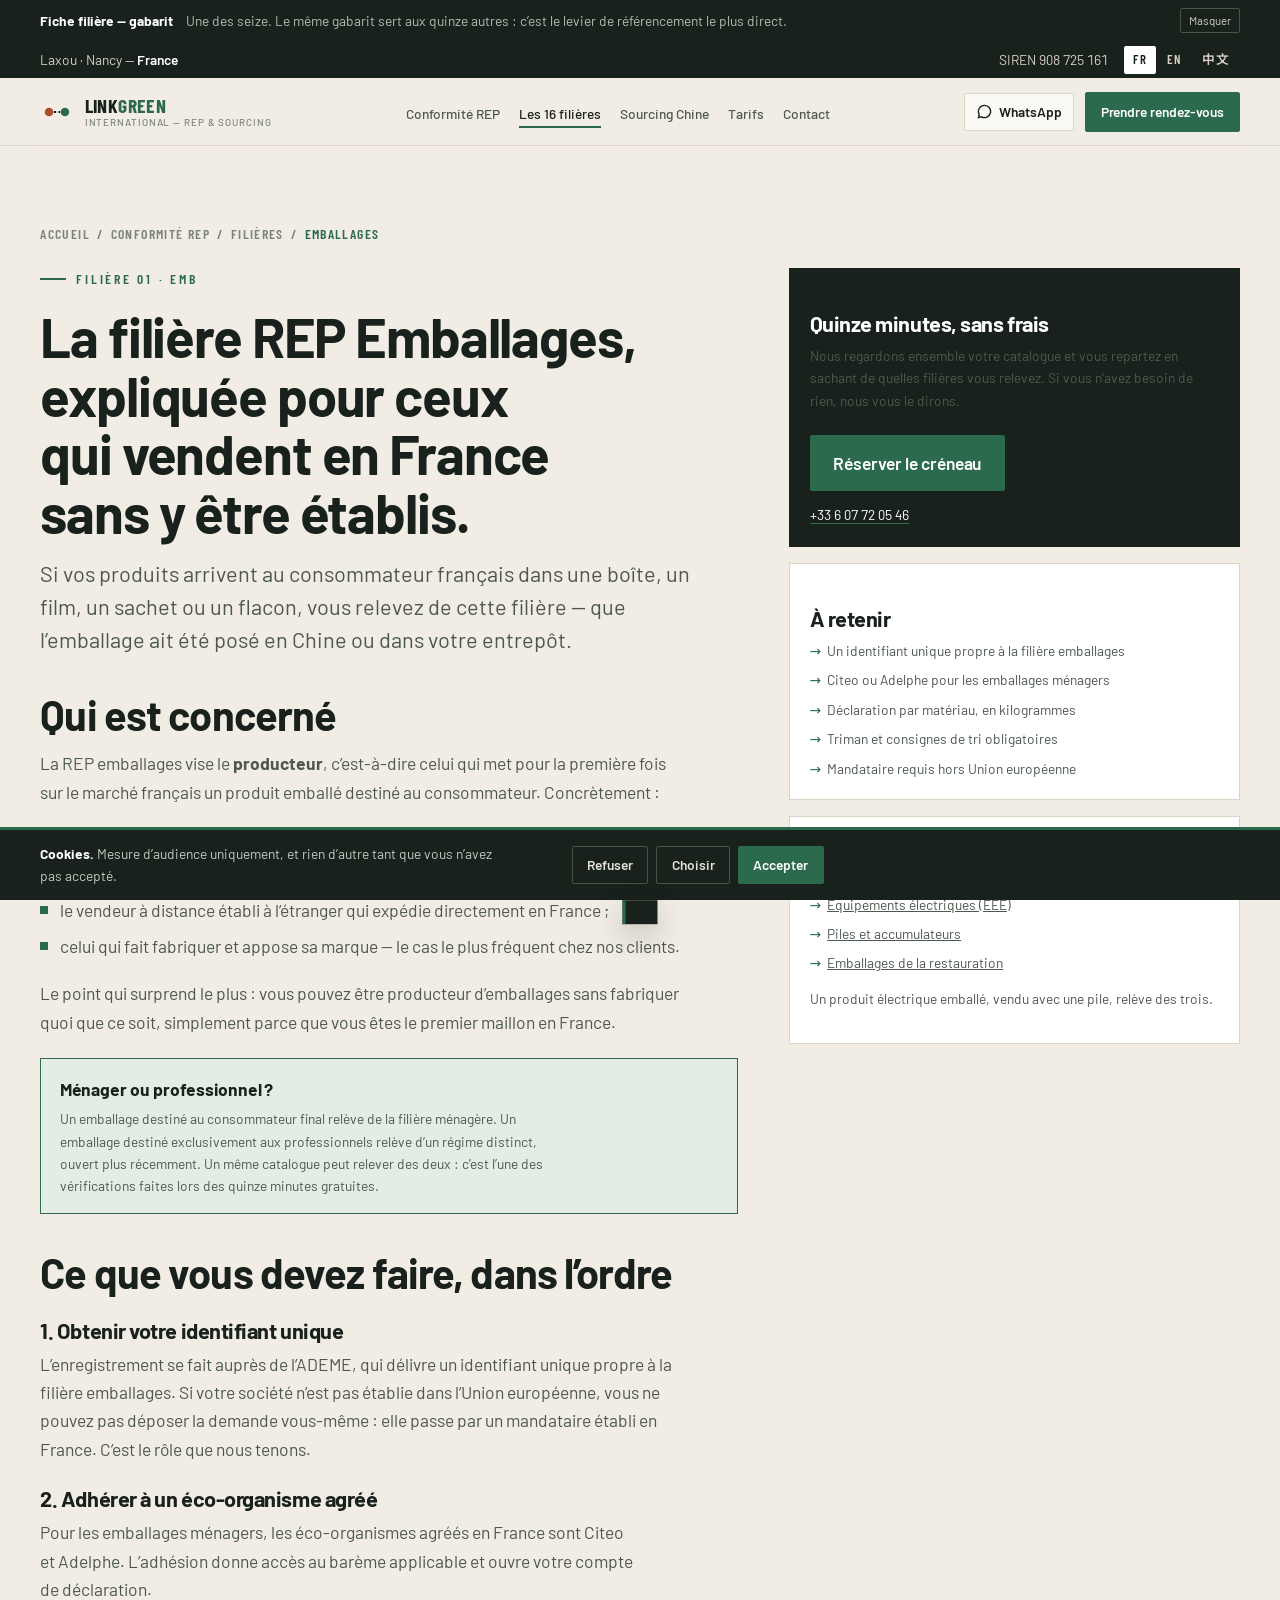
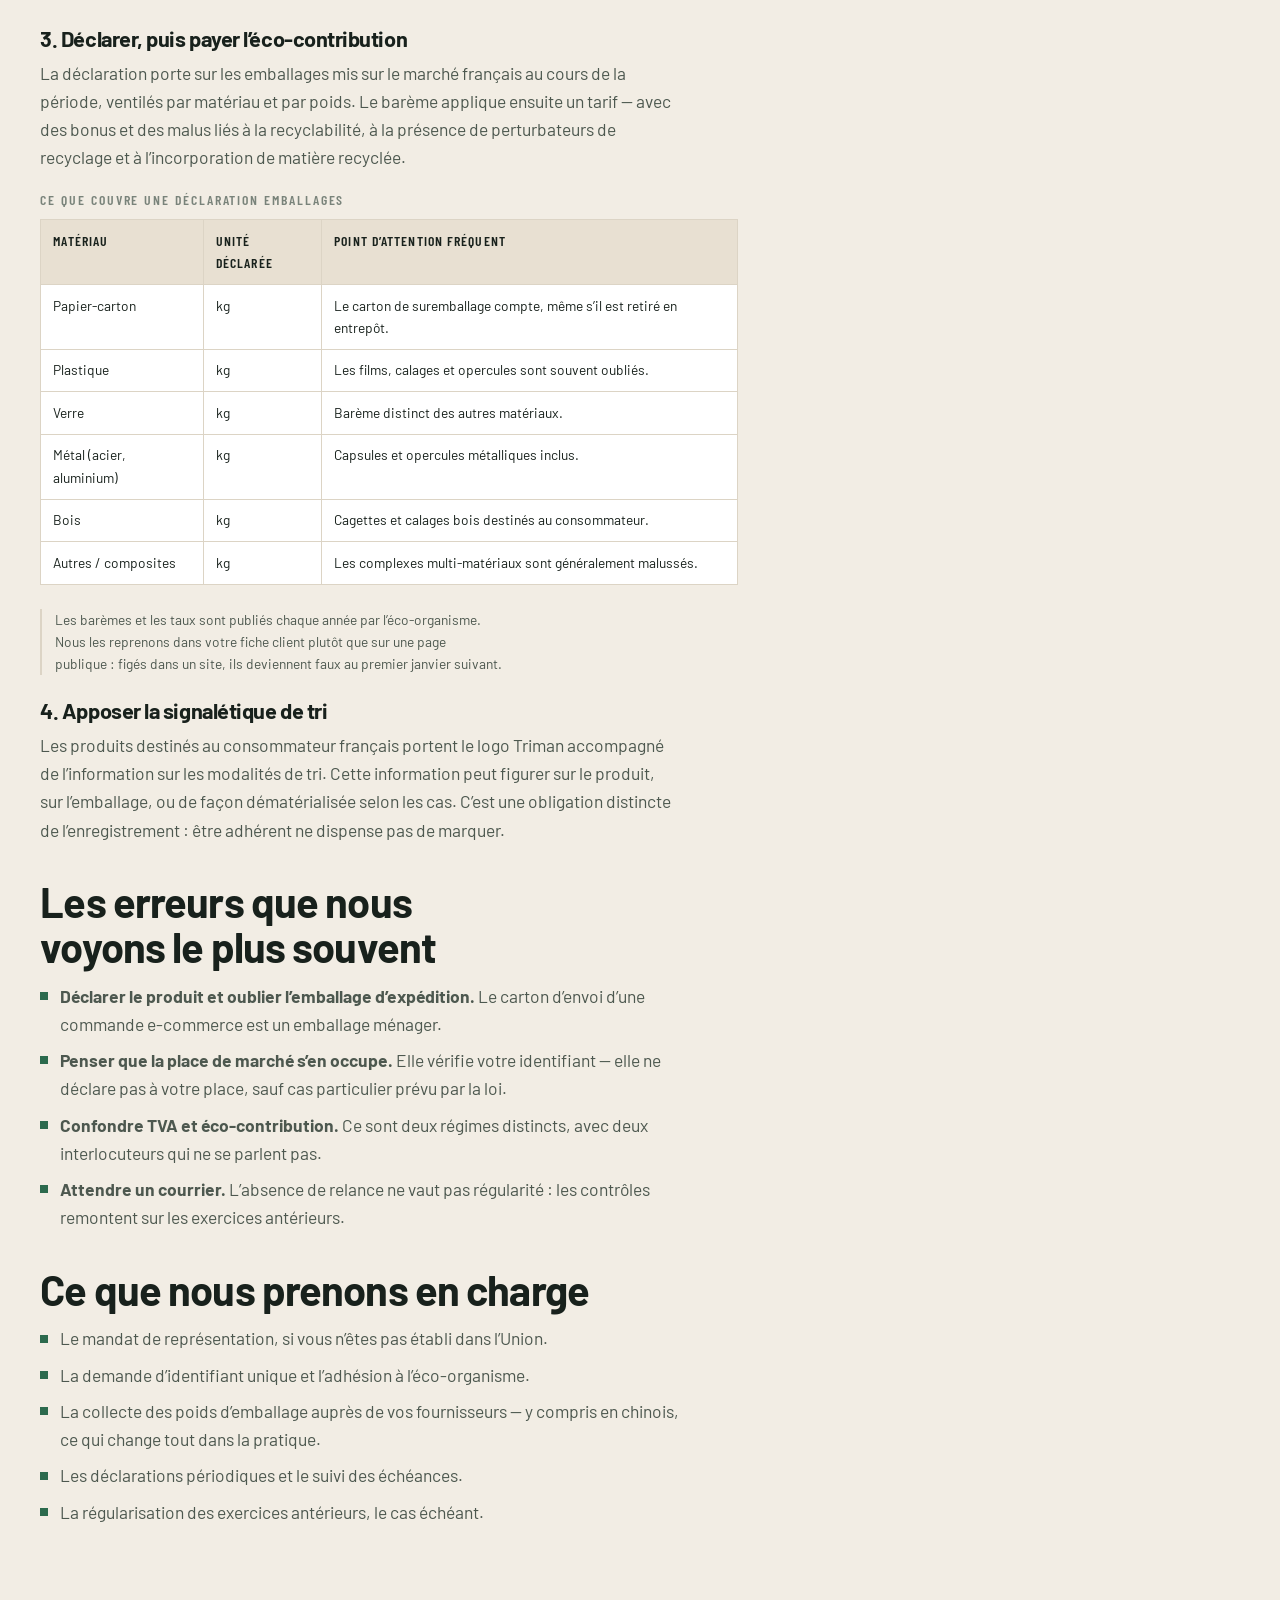
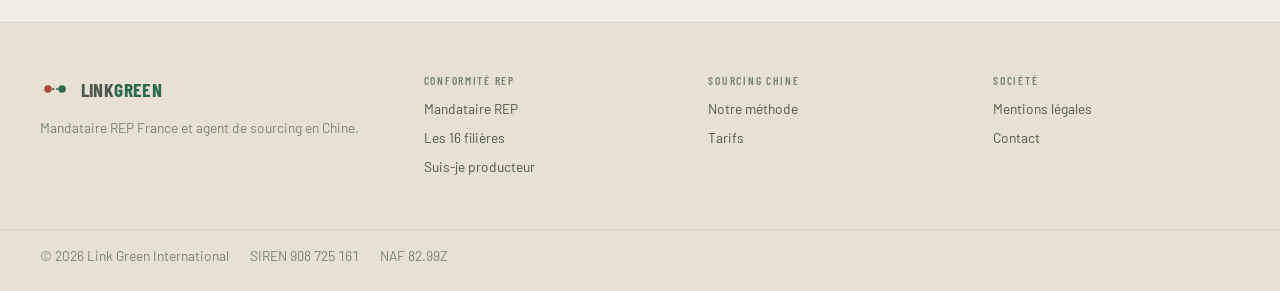
==== filiere-emballages.html @ 82de37d4 "Maquette de refonte — version du 21 septembre 2026 Site statique autonome, sans dépendance. Toutes l" ====
<!DOCTYPE html>
<html lang="fr" data-page="filiere">
<head>
<meta charset="utf-8">
<meta name="viewport" content="width=device-width, initial-scale=1">
<!-- Maquette : jamais indexée, pour ne pas concurrencer le site réel du client. -->
<meta name="robots" content="noindex, nofollow">

<title>REP Emballages : obligations, UIN, déclarations — Link Green</title>
<meta name="description" content="Qui est producteur au sens de la filière emballages, comment obtenir son identifiant unique, que déclarer à l'éco-organisme et quand. Guide pour les vendeurs non établis en France.">
<link rel="canonical" href="https://www.linkgreeninternational.com/conformite-rep/filieres/emballages/">

<link rel="alternate" hreflang="fr" href="https://www.linkgreeninternational.com/conformite-rep/filieres/emballages/">
<link rel="alternate" hreflang="en" href="https://www.linkgreeninternational.com/en/epr-compliance/sectors/packaging/">
<link rel="alternate" hreflang="zh-Hans" href="https://www.linkgreeninternational.com/zh/epr/packaging/">
<link rel="alternate" hreflang="x-default" href="https://www.linkgreeninternational.com/en/epr-compliance/sectors/packaging/">

<link rel="icon" href="assets/favicon.svg" type="image/svg+xml">
<link rel="preconnect" href="https://fonts.googleapis.com">
<link rel="preconnect" href="https://fonts.gstatic.com" crossorigin>
<link href="https://fonts.googleapis.com/css2?family=Barlow:wght@400;500;600;700&family=Barlow+Condensed:wght@500;600;700&family=Noto+Sans+SC:wght@400;500;700&display=swap" rel="stylesheet">
<link rel="stylesheet" href="assets/base.css">
</head>
<body>

<a class="skip" href="#main">Aller au contenu</a>

<div class="mockbar" id="mockbar">
  <div class="wrap mockbar__in">
    <b>Fiche filière — gabarit</b>
    <span>Une des seize. Le même gabarit sert aux quinze autres : c&rsquo;est le levier de référencement le plus direct.</span>
    <button type="button">Masquer</button>
  </div>
</div>

<div class="topline">
  <div class="wrap topline__in">
    <span>Laxou&nbsp;· Nancy — <b>France</b></span>
    <span class="sp"></span>
    <span class="nums">SIREN 908&nbsp;725&nbsp;161</span>
    <div class="lang" role="group" aria-label="Langue du site">
      <button type="button" data-lang="fr" aria-current="true">FR</button>
      <button type="button" data-lang="en">EN</button>
      <button type="button" data-lang="zh" lang="zh-Hans">中文</button>
    </div>
  </div>
</div>

<header class="site">
  <div class="wrap head">
    <a class="brand" href="index.html" aria-label="Link Green International, accueil">
      <svg class="brand__mark" width="34" height="34" viewBox="0 0 32 32" aria-hidden="true">
        <circle cx="8.5" cy="16" r="4" fill="#ad4a31"/>
        <circle cx="23.5" cy="16" r="4" fill="#2c6a4d"/>
        <path d="M13 16h6" stroke="currentColor" stroke-width="2" stroke-dasharray="2.2 2.2"/>
      </svg>
      <span class="brand__name">Link<i>Green</i>
        <span class="brand__sub">International — REP &amp; Sourcing</span>
      </span>
    </a>
    <nav class="main" aria-label="Navigation principale">
      <ul>
        <li><a href="index.html#conformite">Conformité REP</a></li>
        <li><a href="index.html#filieres" aria-current="page">Les 16 filières</a></li>
        <li><a href="index.html#sourcing">Sourcing Chine</a></li>
        <li><a href="index.html#tarifs">Tarifs</a></li>
        <li><a href="index.html#contact">Contact</a></li>
      </ul>
    </nav>
    <div class="head__cta">
      <a class="wa" href="https://wa.me/33607720546">
        <svg width="15" height="15" viewBox="0 0 16 16" aria-hidden="true"><path d="M8 1.5a6.5 6.5 0 0 0-5.6 9.8L1.5 14.5l3.3-.85A6.5 6.5 0 1 0 8 1.5z" fill="none" stroke="currentColor" stroke-width="1.5"/></svg>
        WhatsApp
      </a>
      <a class="btn btn--sm" href="index.html#rdv">Prendre rendez-vous</a>
    </div>
  </div>
</header>

<main id="main">
<section class="sec">
  <div class="wrap">
    <nav class="crumbs" aria-label="Fil d'Ariane">
      <a href="index.html">Accueil</a><span aria-hidden="true">/</span>
      <a href="index.html#conformite">Conformité REP</a><span aria-hidden="true">/</span>
      <a href="index.html#filieres">Filières</a><span aria-hidden="true">/</span>
      <span aria-current="page">Emballages</span>
    </nav>

    <div class="sheet">
      <article>
        <p class="eyebrow" data-pole="fr">Filière 01 · EMB</p>
        <h1 style="font-size:var(--step-4);margin-bottom:0.9rem">La filière REP Emballages, expliquée pour ceux qui vendent en France sans y être établis.</h1>
        <p class="lede">Si vos produits arrivent au consommateur français dans une boîte, un film, un sachet ou un flacon, vous relevez de cette filière — que l&rsquo;emballage ait été posé en Chine ou dans votre entrepôt.</p>

        <h2>Qui est concerné</h2>
        <p>La REP emballages vise le <b>producteur</b>, c&rsquo;est-à-dire celui qui met pour la première fois sur le marché français un produit emballé destiné au consommateur. Concrètement&nbsp;:</p>
        <ul class="bul">
          <li>le fabricant qui vend sous sa propre marque&nbsp;;</li>
          <li>l&rsquo;importateur, y compris lorsqu&rsquo;il achète un produit déjà emballé&nbsp;;</li>
          <li>le vendeur à distance établi à l&rsquo;étranger qui expédie directement en France&nbsp;;</li>
          <li>celui qui fait fabriquer et appose sa marque — le cas le plus fréquent chez nos clients.</li>
        </ul>
        <p>Le point qui surprend le plus&nbsp;: vous pouvez être producteur d&rsquo;emballages sans fabriquer quoi que ce soit, simplement parce que vous êtes le premier maillon en France.</p>

        <div class="callout">
          <b>Ménager ou professionnel&#8239;?</b>
          <p>Un emballage destiné au consommateur final relève de la filière ménagère. Un emballage destiné exclusivement aux professionnels relève d&rsquo;un régime distinct, ouvert plus récemment. Un même catalogue peut relever des deux&nbsp;: c&rsquo;est l&rsquo;une des vérifications faites lors des quinze minutes gratuites.</p>
        </div>

        <h2>Ce que vous devez faire, dans l&rsquo;ordre</h2>
        <h3>1. Obtenir votre identifiant unique</h3>
        <p>L&rsquo;enregistrement se fait auprès de l&rsquo;ADEME, qui délivre un identifiant unique propre à la filière emballages. Si votre société n&rsquo;est pas établie dans l&rsquo;Union européenne, vous ne pouvez pas déposer la demande vous-même&nbsp;: elle passe par un mandataire établi en France. C&rsquo;est le rôle que nous tenons.</p>

        <h3>2. Adhérer à un éco-organisme agréé</h3>
        <p>Pour les emballages ménagers, les éco-organismes agréés en France sont Citeo et Adelphe. L&rsquo;adhésion donne accès au barème applicable et ouvre votre compte de déclaration.</p>

        <h3>3. Déclarer, puis payer l&rsquo;éco-contribution</h3>
        <p>La déclaration porte sur les emballages mis sur le marché français au cours de la période, ventilés par matériau et par poids. Le barème applique ensuite un tarif — avec des bonus et des malus liés à la recyclabilité, à la présence de perturbateurs de recyclage et à l&rsquo;incorporation de matière recyclée.</p>

        <table class="datatable">
          <caption>Ce que couvre une déclaration emballages</caption>
          <thead>
            <tr><th scope="col">Matériau</th><th scope="col">Unité déclarée</th><th scope="col">Point d&rsquo;attention fréquent</th></tr>
          </thead>
          <tbody>
            <tr><td>Papier-carton</td><td class="num">kg</td><td>Le carton de suremballage compte, même s&rsquo;il est retiré en entrepôt.</td></tr>
            <tr><td>Plastique</td><td class="num">kg</td><td>Les films, calages et opercules sont souvent oubliés.</td></tr>
            <tr><td>Verre</td><td class="num">kg</td><td>Barème distinct des autres matériaux.</td></tr>
            <tr><td>Métal (acier, aluminium)</td><td class="num">kg</td><td>Capsules et opercules métalliques inclus.</td></tr>
            <tr><td>Bois</td><td class="num">kg</td><td>Cagettes et calages bois destinés au consommateur.</td></tr>
            <tr><td>Autres / composites</td><td class="num">kg</td><td>Les complexes multi-matériaux sont généralement malussés.</td></tr>
          </tbody>
        </table>
        <p class="note">Les barèmes et les taux sont publiés chaque année par l&rsquo;éco-organisme. Nous les reprenons dans votre fiche client plutôt que sur une page publique&nbsp;: figés dans un site, ils deviennent faux au premier janvier suivant.</p>

        <h3>4. Apposer la signalétique de tri</h3>
        <p>Les produits destinés au consommateur français portent le logo Triman accompagné de l&rsquo;information sur les modalités de tri. Cette information peut figurer sur le produit, sur l&rsquo;emballage, ou de façon dématérialisée selon les cas. C&rsquo;est une obligation distincte de l&rsquo;enregistrement&nbsp;: être adhérent ne dispense pas de marquer.</p>

        <h2>Les erreurs que nous voyons le plus souvent</h2>
        <ul class="bul">
          <li><b>Déclarer le produit et oublier l&rsquo;emballage d&rsquo;expédition.</b> Le carton d&rsquo;envoi d&rsquo;une commande e-commerce est un emballage ménager.</li>
          <li><b>Penser que la place de marché s&rsquo;en occupe.</b> Elle vérifie votre identifiant — elle ne déclare pas à votre place, sauf cas particulier prévu par la loi.</li>
          <li><b>Confondre TVA et éco-contribution.</b> Ce sont deux régimes distincts, avec deux interlocuteurs qui ne se parlent pas.</li>
          <li><b>Attendre un courrier.</b> L&rsquo;absence de relance ne vaut pas régularité&nbsp;: les contrôles remontent sur les exercices antérieurs.</li>
        </ul>

        <h2>Ce que nous prenons en charge</h2>
        <ul class="bul">
          <li>Le mandat de représentation, si vous n&rsquo;êtes pas établi dans l&rsquo;Union.</li>
          <li>La demande d&rsquo;identifiant unique et l&rsquo;adhésion à l&rsquo;éco-organisme.</li>
          <li>La collecte des poids d&rsquo;emballage auprès de vos fournisseurs — y compris en chinois, ce qui change tout dans la pratique.</li>
          <li>Les déclarations périodiques et le suivi des échéances.</li>
          <li>La régularisation des exercices antérieurs, le cas échéant.</li>
        </ul>
      </article>

      <aside class="side">
        <div class="side__card side__card--ink">
          <h3>Quinze minutes, sans frais</h3>
          <p>Nous regardons ensemble votre catalogue et vous repartez en sachant de quelles filières vous relevez. Si vous n&rsquo;avez besoin de rien, nous vous le dirons.</p>
          <a class="btn" href="index.html#rdv" style="margin-top:0.6rem">Réserver le créneau</a>
          <p style="margin:0.8rem 0 0"><a class="nums" href="tel:+33607720546" style="color:#fff;text-decoration:none;border-bottom:1.5px solid var(--fr)">+33&nbsp;6&nbsp;07&nbsp;72&nbsp;05&nbsp;46</a></p>
        </div>

        <div class="side__card">
          <h3>À retenir</h3>
          <ul>
            <li>Un identifiant unique propre à la filière emballages</li>
            <li>Citeo ou Adelphe pour les emballages ménagers</li>
            <li>Déclaration par matériau, en kilogrammes</li>
            <li>Triman et consignes de tri obligatoires</li>
            <li>Mandataire requis hors Union européenne</li>
          </ul>
        </div>

        <div class="side__card">
          <h3>Filières voisines</h3>
          <ul>
            <li><a href="index.html#filieres" style="color:inherit">Équipements électriques (EEE)</a></li>
            <li><a href="index.html#filieres" style="color:inherit">Piles et accumulateurs</a></li>
            <li><a href="index.html#filieres" style="color:inherit">Emballages de la restauration</a></li>
          </ul>
          <p style="margin-top:0.8rem">Un produit électrique emballé, vendu avec une pile, relève des trois.</p>
        </div>
      </aside>
    </div>
  </div>
</section>
</main>

<footer class="site">
  <div class="wrap foot">
    <div>
      <a class="brand" href="index.html" style="margin-bottom:0.8rem">
        <svg class="brand__mark" width="30" height="30" viewBox="0 0 32 32" aria-hidden="true">
          <circle cx="8.5" cy="16" r="4" fill="#ad4a31"/><circle cx="23.5" cy="16" r="4" fill="#2c6a4d"/>
          <path d="M13 16h6" stroke="currentColor" stroke-width="2" stroke-dasharray="2.2 2.2"/>
        </svg>
        <span class="brand__name">Link<i>Green</i></span>
      </a>
      <p>Mandataire REP France et agent de sourcing en Chine.</p>
    </div>
    <div><h4>Conformité REP</h4><ul>
      <li><a href="index.html#conformite">Mandataire REP</a></li>
      <li><a href="index.html#filieres">Les 16 filières</a></li>
      <li><a href="index.html#diagnostic">Suis-je producteur</a></li>
    </ul></div>
    <div><h4>Sourcing Chine</h4><ul>
      <li><a href="index.html#sourcing">Notre méthode</a></li>
      <li><a href="index.html#tarifs">Tarifs</a></li>
    </ul></div>
    <div><h4>Société</h4><ul>
      <li><a href="mentions-legales.html">Mentions légales</a></li>
      <li><a href="index.html#contact">Contact</a></li>
    </ul></div>
  </div>
  <div class="wrap legalbar">
    <span>© <span data-year>2026</span> Link Green International</span>
    <span class="nums">SIREN 908&nbsp;725&nbsp;161</span>
    <span>NAF 82.99Z</span>
  </div>
</footer>

<aside class="consent" id="consent" hidden aria-label="Gestion des cookies">
  <div class="wrap consent__in">
    <p><b>Cookies.</b> Mesure d&rsquo;audience uniquement, et rien d&rsquo;autre tant que vous n&rsquo;avez pas accepté.</p>
    <div class="consent__btns">
      <button type="button" data-refuse="1">Refuser</button>
      <button type="button" data-custom="1">Choisir</button>
      <button type="button" data-accept="1">Accepter</button>
    </div>
  </div>
</aside>

<div class="toast" id="toast" role="status" aria-live="polite"></div>
<script src="assets/site.js"></script>
</body>
</html>
---- assets/base.css ----
/* ===========================================================================
   LINK GREEN INTERNATIONAL — maquette de refonte
   Direction artistique : « le flux ».
   Deux métiers, deux couleurs : vert forêt désaturé pour la conformité REP,
   terre cuite pour le sourcing Chine. Base neutre chaude, encre sombre.
   Le vert plein saturé de l'actuel site est abandonné : il ne reste qu'en
   accent, sur les actions et la signalétique.
   =========================================================================== */

/* --- 1. Jetons ----------------------------------------------------------- */

:root {
  color-scheme: light;

  --sand:    #f2ede4;
  --sand-2:  #e8e0d2;
  --sand-3:  #fbf9f5;
  --card:    #ffffff;

  --ink:     #18211c;
  --ink-2:   #4d584f;
  --ink-3:   #79837a;
  --rule:    #dcd4c5;
  --rule-2:  #ebe5da;

  /* pôle conformité REP — France */
  --fr:      #2c6a4d;
  --fr-deep: #1d4c36;
  --fr-wash: #e3ede6;

  /* pôle sourcing — Chine */
  --cn:      #ad4a31;
  --cn-deep: #8a381f;
  --cn-wash: #f5e7e1;

  --sans: "Barlow", ui-sans-serif, system-ui, "Segoe UI", "Noto Sans SC",
          "PingFang SC", "Microsoft YaHei", sans-serif;
  --cond: "Barlow Condensed", "Barlow", "Noto Sans SC", ui-sans-serif, sans-serif;

  --step--2: 0.72rem;
  --step--1: clamp(0.8rem, 0.78rem + 0.1vw, 0.86rem);
  --step-0:  clamp(1rem, 0.96rem + 0.18vw, 1.09rem);
  --step-1:  clamp(1.15rem, 1.06rem + 0.42vw, 1.36rem);
  --step-2:  clamp(1.38rem, 1.2rem + 0.85vw, 1.85rem);
  --step-3:  clamp(1.7rem, 1.35rem + 1.65vw, 2.6rem);
  --step-4:  clamp(2rem, 1.5rem + 2.6vw, 3.4rem);
  --step-5:  clamp(2.3rem, 1.6rem + 3.8vw, 4.2rem);

  --gut: clamp(1.1rem, 0.6rem + 2.4vw, 3rem);
  --maxw: 80rem;
}

/* --- 2. Socle ------------------------------------------------------------ */

*, *::before, *::after { box-sizing: border-box; }
html { -webkit-text-size-adjust: 100%; scroll-behavior: smooth; }
@media (prefers-reduced-motion: reduce) { html { scroll-behavior: auto; } }

body {
  margin: 0;
  background: var(--sand);
  color: var(--ink);
  font-family: var(--sans);
  font-size: var(--step-0);
  line-height: 1.62;
  -webkit-font-smoothing: antialiased;
  overflow-x: hidden;
}

h1, h2, h3, h4 {
  margin: 0; font-weight: 700; line-height: 1.08;
  letter-spacing: -0.021em; text-wrap: balance;
  overflow-wrap: break-word; hyphens: none;
}
p { margin: 0 0 1em; max-width: 64ch; text-wrap: pretty; }
a { color: inherit; }
img, svg { max-width: 100%; height: auto; display: block; }
ul, ol { margin: 0; padding: 0; }
li { list-style: none; }
button { font: inherit; color: inherit; }
:focus-visible { outline: 2px solid var(--fr); outline-offset: 3px; border-radius: 2px; }

.wrap { width: 100%; max-width: var(--maxw); margin-inline: auto; padding-inline: var(--gut); }
.skip {
  position: absolute; left: 0.5rem; top: -4rem; z-index: 99;
  background: var(--ink); color: #fff; padding: 0.6rem 1rem;
  font-size: var(--step--1); text-decoration: none; transition: top 0.15s;
}
.skip:focus { top: 0.5rem; }

/* --- 3. Vocabulaire ------------------------------------------------------ */

.nums { font-variant-numeric: tabular-nums lining-nums; font-feature-settings: "tnum" 1; }

.tagcode {                    /* code filière, façon étiquette d'expédition */
  font-family: var(--cond); font-weight: 600;
  text-transform: uppercase; letter-spacing: 0.1em;
  font-size: var(--step--1); font-variant-numeric: tabular-nums;
}

.eyebrow {
  font-family: var(--cond); font-weight: 600; font-size: var(--step--1);
  letter-spacing: 0.2em; text-transform: uppercase; color: var(--ink-3);
  margin: 0 0 1.1rem; display: flex; align-items: center; gap: 0.65rem;
}
.eyebrow::before {
  content: ""; width: 1.6rem; height: 2px; background: currentColor; flex: none;
}
.eyebrow[data-pole="fr"] { color: var(--fr); }
.eyebrow[data-pole="cn"] { color: var(--cn); }

.lede { font-size: var(--step-1); color: var(--ink-2); max-width: 56ch; line-height: 1.52; }

/* --- 4. Actions ---------------------------------------------------------- */

.btn {
  --bg: var(--fr); --fg: #fff; --bd: var(--fr);
  display: inline-flex; align-items: center; justify-content: center; gap: 0.55rem;
  background: var(--bg); color: var(--fg); border: 1.5px solid var(--bd);
  border-radius: 2px; padding: 0.8rem 1.4rem;
  font-weight: 600; font-size: var(--step-0); letter-spacing: -0.005em;
  text-decoration: none; cursor: pointer; transition: background 0.15s, color 0.15s;
}
.btn:hover { --bg: var(--fr-deep); --bd: var(--fr-deep); }
.btn--cn { --bg: var(--cn); --bd: var(--cn); }
.btn--cn:hover { --bg: var(--cn-deep); --bd: var(--cn-deep); }
.btn--line { --bg: transparent; --fg: var(--ink); --bd: var(--ink); }
.btn--line:hover { --bg: var(--ink); --fg: var(--sand); --bd: var(--ink); }
.btn--sm { padding: 0.5rem 0.9rem; font-size: var(--step--1); }
.btn svg { flex: none; }
.btn[disabled] { opacity: 0.5; cursor: not-allowed; }

.lnk { color: var(--fr); font-weight: 600; text-decoration: none; border-bottom: 1.5px solid currentColor; }
.lnk:hover { color: var(--ink); }

/* --- 5. En-tête ---------------------------------------------------------- */

.topline {
  background: var(--ink); color: #d6cfc2; font-size: var(--step--1);
}
.topline__in { display: flex; align-items: center; gap: 1rem; min-height: 2.3rem; }
.topline b { color: #fff; font-weight: 600; }
.topline .sp { flex: 1 1 auto; }
.lang { display: flex; gap: 0.1rem; }
.lang button {
  background: none; border: 1px solid transparent; color: #d6cfc2; cursor: pointer;
  font-family: var(--cond); font-weight: 600; letter-spacing: 0.12em;
  text-transform: uppercase; font-size: 0.8rem; padding: 0.18rem 0.5rem; border-radius: 2px;
}
.lang button:hover { border-color: #4a5349; color: #fff; }
.lang button[aria-current="true"] { background: #fff; color: var(--ink); }

header.site {
  position: sticky; top: 0; z-index: 40;
  background: var(--sand); border-bottom: 1px solid var(--rule);
}
@supports (backdrop-filter: blur(6px)) {
  header.site { background: color-mix(in srgb, var(--sand) 90%, transparent); backdrop-filter: blur(8px); }
}
.head { display: grid; grid-template-columns: auto 1fr auto; align-items: center; gap: 1rem; min-height: 4.2rem; }

.brand { display: flex; align-items: center; gap: 0.65rem; text-decoration: none; }
.brand__mark { flex: none; }
.brand__name {
  font-family: var(--cond); font-weight: 700; font-size: 1.22rem;
  letter-spacing: 0.02em; text-transform: uppercase; line-height: 0.95;
  white-space: nowrap;          /* le nom ne doit jamais se couper en plein mot */
}
.brand__name i { font-style: normal; color: var(--fr); }
.brand__sub {
  display: block; font-family: var(--sans); font-weight: 500;
  font-size: 0.62rem; letter-spacing: 0.09em; text-transform: uppercase;
  color: var(--ink-3); margin-top: 0.18rem; white-space: nowrap;
}

nav.main ul { display: flex; gap: clamp(0.7rem, 1.5vw, 1.6rem); justify-content: center; }
nav.main a {
  text-decoration: none; font-size: var(--step--1); font-weight: 500; color: var(--ink-2);
  padding: 0.3rem 0; border-bottom: 2px solid transparent; white-space: nowrap;
}
nav.main a:hover, nav.main a[aria-current="page"] { color: var(--ink); border-color: var(--fr); }

.head__cta { display: flex; align-items: center; gap: 0.7rem; }
.wa {
  display: inline-flex; align-items: center; gap: 0.45rem; text-decoration: none;
  font-weight: 600; font-size: var(--step--1); white-space: nowrap;
  border: 1.5px solid var(--rule); border-radius: 2px; padding: 0.42rem 0.7rem;
  background: var(--sand-3);
}
.wa:hover { border-color: var(--fr); color: var(--fr); }

@media (max-width: 64rem) {
  .head { grid-template-columns: 1fr auto; row-gap: 0.6rem; padding-block: 0.5rem; min-height: 3.5rem; }
  nav.main {
    grid-column: 1 / -1; order: 3; border-top: 1px solid var(--rule-2); padding-top: 0.5rem;
    margin-inline: calc(var(--gut) * -1); padding-inline: var(--gut);
    overflow-x: auto; scrollbar-width: none;
  }
  nav.main::-webkit-scrollbar { display: none; }
  nav.main ul { justify-content: flex-start; }
  .head__cta .btn { display: none; }
}
@media (max-width: 26rem) {
  .brand__name { font-size: 1.02rem; }
  .brand__sub { display: none; }
  .topline__in > span:first-child { display: none; }
}

/* --- 6. Hero ------------------------------------------------------------- */

.hero { background: var(--sand-3); border-bottom: 1px solid var(--rule); }
.hero__in {
  display: grid; grid-template-columns: minmax(0, 1.05fr) minmax(0, 0.95fr);
  gap: clamp(1.8rem, 4vw, 4rem);
  padding-block: clamp(2.2rem, 5.5vw, 4.6rem) clamp(2rem, 4.5vw, 3.8rem);
  align-items: center;
}
@media (max-width: 66rem) { .hero__in { grid-template-columns: 1fr; } }
.hero h1 { font-size: var(--step-5); margin-bottom: 1.2rem; }
.hero h1 span { color: var(--fr); }

/* les douleurs client : leur accroche actuelle, remise en valeur */
.pains { display: grid; gap: 0.55rem; margin: 1.6rem 0 2rem; }
.pains li {
  display: grid; grid-template-columns: auto 1fr; gap: 0.7rem; align-items: start;
  font-size: var(--step-0); color: var(--ink-2); max-width: 52ch;
}
.pains li::before {
  content: ""; width: 0.55rem; height: 0.55rem; margin-top: 0.5rem;
  border: 1.5px solid var(--cn); flex: none;
}
.hero__actions { display: flex; flex-wrap: wrap; gap: 0.7rem; }

/* --- 7. Schéma de flux (visuel signature) -------------------------------- */

.flow {
  border: 1px solid var(--rule); background: var(--card);
  padding: clamp(1rem, 2.4vw, 1.7rem);
}
.flow figcaption {
  font-family: var(--cond); font-weight: 600; text-transform: uppercase;
  letter-spacing: 0.16em; font-size: var(--step--1); color: var(--ink-3);
  margin-bottom: 1.1rem; display: flex; justify-content: space-between; gap: 1rem;
  border-bottom: 1px solid var(--rule-2); padding-bottom: 0.7rem;
}
.flow figcaption b { color: var(--ink); font-weight: 600; }

/* Le schéma est construit en HTML, pas en image : il se replie proprement
   en colonne sur mobile, et reste lisible à 320 px. */
.flow__grid { display: grid; align-items: stretch; grid-template-columns: 1fr; }
.node {
  border: 1px solid var(--rule); background: var(--sand-3);
  padding: 0.85rem 0.9rem; display: flex; flex-direction: column; gap: 0.3rem;
  border-top: 3px solid var(--pole, var(--ink-3));
}
.node--cn { --pole: var(--cn); }
.node--fr { --pole: var(--fr); }
.node__k {
  font-family: var(--cond); font-weight: 600; text-transform: uppercase;
  letter-spacing: 0.14em; font-size: var(--step--2); color: var(--pole);
  font-variant-numeric: tabular-nums;
}
.node b { font-size: var(--step-0); letter-spacing: -0.01em; }
.node p { margin: 0; font-size: 0.78rem; color: var(--ink-3); max-width: none; }
.node__tag {
  margin-top: auto; align-self: flex-start;
  font-family: var(--cond); font-weight: 600; text-transform: uppercase;
  letter-spacing: 0.1em; font-size: var(--step--2);
  background: var(--fr); color: #fff; padding: 0.15rem 0.45rem;
}
.link { position: relative; height: 1.5rem; }
.link::before {
  content: ""; position: absolute; top: 0; bottom: 0; left: 1.6rem;
  border-left: 2px dashed var(--ink-3); opacity: 0.5;
}
.link::after {
  content: ""; position: absolute; bottom: 0; left: 1.6rem;
  width: 0.45rem; height: 0.45rem; transform: translate(-50%, 0) rotate(135deg);
  border-top: 2px solid var(--ink-3); border-right: 2px solid var(--ink-3); opacity: 0.5;
}
.fan { display: grid; grid-template-columns: repeat(4, minmax(0, 1fr)); gap: 0.3rem; align-content: center; }
.fan li {
  font-family: var(--cond); font-weight: 600; letter-spacing: 0.1em; text-transform: uppercase;
  font-size: var(--step--2); text-align: center;
  border: 1px solid var(--fr); color: var(--fr); background: var(--fr-wash);
  padding: 0.2rem 0.3rem; font-variant-numeric: tabular-nums;
}
.fan li:last-child { border-style: dashed; color: var(--ink-3); border-color: var(--rule); background: transparent; }
.fan::before {
  content: "Filières applicables";
  grid-column: 1 / -1;
  font-family: var(--cond); font-weight: 600; text-transform: uppercase;
  letter-spacing: 0.14em; font-size: var(--step--2); color: var(--ink-3);
  margin-bottom: 0.15rem;
}
@media (max-width: 26rem) { .fan { grid-template-columns: repeat(3, minmax(0, 1fr)); } }

/* --- 8. Aiguillage ------------------------------------------------------- */

.doors { display: grid; grid-template-columns: 1fr 1fr; gap: 1px; background: var(--rule); border: 1px solid var(--rule); }
@media (max-width: 54rem) { .doors { grid-template-columns: 1fr; } }
.door {
  background: var(--card); padding: clamp(1.4rem, 3vw, 2.4rem);
  display: flex; flex-direction: column; gap: 0.8rem; text-decoration: none;
  border-top: 4px solid var(--pole, var(--fr));
  transition: background 0.15s;
}
.door:hover { background: var(--sand-3); }
.door[data-pole="cn"] { --pole: var(--cn); }
.door__kicker {
  font-family: var(--cond); font-weight: 600; text-transform: uppercase;
  letter-spacing: 0.16em; font-size: var(--step--1); color: var(--pole);
}
.door h3 { font-size: var(--step-3); }
.door p { color: var(--ink-2); font-size: var(--step-0); margin: 0; }
.door ul { display: grid; gap: 0.3rem; margin-top: 0.3rem; }
.door ul li { font-size: var(--step--1); color: var(--ink-3); display: grid; grid-template-columns: auto 1fr; gap: 0.5rem; }
.door ul li::before { content: "·"; color: var(--pole); font-weight: 700; }
.door__go {
  margin-top: auto; padding-top: 1rem; font-weight: 600; color: var(--pole);
  display: inline-flex; align-items: center; gap: 0.45rem;
}

/* --- 9. Sections --------------------------------------------------------- */

section { border-bottom: 1px solid var(--rule); }
.sec { padding-block: clamp(2.6rem, 6vw, 5.2rem); }
.sec--sand { background: var(--sand-2); }
.sec--paper { background: var(--sand-3); }
.sec--ink { background: var(--ink); color: #eee9e0; border-bottom-color: var(--ink); }
.sec--ink h2, .sec--ink h3 { color: #fff; }
.sec--ink p { color: #c2c9c3; }
.sec--ink .eyebrow { color: #8e998f; }
.sec__hd { max-width: 62ch; margin-bottom: clamp(1.6rem, 3.5vw, 2.8rem); }
.sec__hd h2 { font-size: var(--step-4); margin-bottom: 0.8rem; }

.proofs { display: grid; grid-template-columns: repeat(3, 1fr); gap: 1px; background: var(--rule); border: 1px solid var(--rule); }
@media (max-width: 54rem) { .proofs { grid-template-columns: 1fr; } }
.proofs li { background: var(--card); padding: clamp(1.1rem, 2.4vw, 1.7rem); }
.proofs b { display: block; font-size: var(--step-3); line-height: 1; letter-spacing: -0.03em; font-variant-numeric: tabular-nums; }
.proofs span { display: block; color: var(--ink-2); font-size: var(--step--1); margin-top: 0.5rem; }

.logos {
  display: flex; flex-wrap: wrap; gap: 0.6rem; margin-top: 1.4rem;
}
.logos li {
  border: 1px dashed var(--rule); color: var(--ink-3);
  font-family: var(--cond); font-weight: 600; text-transform: uppercase;
  letter-spacing: 0.1em; font-size: var(--step--1);
  padding: 0.55rem 0.9rem; background: var(--sand-3);
}
.logos li:first-child { border-style: solid; border-color: var(--ink-3); }

/* --- 10. Auto-diagnostic ------------------------------------------------- */

.diag { display: grid; grid-template-columns: minmax(0, 1fr) minmax(0, 1.15fr); gap: clamp(1.6rem, 4vw, 3.6rem); align-items: start; }
@media (max-width: 64rem) { .diag { grid-template-columns: 1fr; } }

.qcard { background: var(--card); border: 1px solid var(--rule); }
.qcard__hd {
  display: flex; justify-content: space-between; align-items: center; gap: 1rem;
  padding: 0.7rem 1.1rem; border-bottom: 1px solid var(--rule);
  font-family: var(--cond); font-weight: 600; text-transform: uppercase;
  letter-spacing: 0.14em; font-size: var(--step--1); color: var(--ink-3);
}
.qcard__hd b { color: var(--fr); }
.qstep { padding: clamp(1.1rem, 2.6vw, 1.8rem); }
.qstep[hidden] { display: none; }
.qstep .q { font-size: var(--step-2); margin-bottom: 0.4rem; }
.qstep .hint { font-size: var(--step--1); color: var(--ink-3); margin-bottom: 1.2rem; }

.opts { display: grid; gap: 0.5rem; }
.opts--2 { grid-template-columns: 1fr 1fr; }
@media (max-width: 34rem) { .opts--2 { grid-template-columns: 1fr; } }
.opt { position: relative; }
.opt input { position: absolute; inset: 0; width: 100%; height: 100%; opacity: 0; margin: 0; cursor: pointer; }
.opt label {
  display: flex; gap: 0.65rem; align-items: flex-start; height: 100%;
  border: 1px solid var(--rule); background: var(--sand-3);
  padding: 0.7rem 0.85rem; cursor: pointer; line-height: 1.35;
}
.opt label::before {
  content: ""; flex: none; width: 1rem; height: 1rem; margin-top: 0.15rem;
  border: 1.5px solid var(--ink-3); border-radius: 50%;
}
.opt input:checked + label { border-color: var(--fr); background: var(--fr-wash); }
.opt input:checked + label::before { border-color: var(--fr); background: var(--fr); box-shadow: inset 0 0 0 3px var(--fr-wash); }
.opt input:focus-visible + label { outline: 2px solid var(--fr); outline-offset: 2px; }
.opt small { display: block; color: var(--ink-3); font-size: 0.78rem; }

.qnav { display: flex; gap: 0.7rem; align-items: center; flex-wrap: wrap; border-top: 1px solid var(--rule); padding: 0.9rem clamp(1.1rem, 2.6vw, 1.8rem); background: var(--sand-3); }
.qnav .sp { flex: 1 1 auto; }
.qnav .count { font-family: var(--cond); font-weight: 600; letter-spacing: 0.1em; text-transform: uppercase; font-size: var(--step--1); color: var(--ink-3); }
.qerr { color: var(--cn-deep); background: var(--cn-wash); border-left: 2px solid var(--cn); padding: 0.55rem 0.75rem; font-size: var(--step--1); margin-bottom: 0.9rem; display: none; }
.qerr[data-show="1"] { display: block; }

.qres { border: 1px solid var(--ink); background: var(--card); }
.qres[hidden] { display: none; }
.qres__hd { background: var(--fr); color: #fff; padding: 1rem 1.2rem; }
.qres__hd h3 { font-size: var(--step-2); }
.qres__hd p { margin: 0.35rem 0 0; color: #d3e5d9; font-size: var(--step--1); }
.qres__body { padding: clamp(1.1rem, 2.4vw, 1.6rem); }
.qres__body h4 { font-family: var(--cond); font-weight: 600; text-transform: uppercase; letter-spacing: 0.14em; font-size: var(--step--1); color: var(--ink-3); margin: 0 0 0.7rem; }
.qres__body h4 + h4 { margin-top: 1.5rem; }
.qlist { display: grid; gap: 1px; background: var(--rule); border: 1px solid var(--rule); }
.qlist li { background: var(--sand-3); padding: 0.8rem 0.95rem; display: grid; grid-template-columns: auto 1fr; gap: 0.7rem; }
.qlist svg { margin-top: 0.3rem; color: var(--fr); flex: none; }
.qlist b { display: block; font-size: var(--step-0); }
.qlist p { margin: 0.1rem 0 0; font-size: var(--step--1); color: var(--ink-2); }
.qres__cta { border-top: 1px solid var(--rule); padding: 1rem clamp(1.1rem, 2.4vw, 1.6rem); background: var(--sand-2); display: flex; flex-wrap: wrap; gap: 0.7rem; align-items: center; }
.qres__cta p { margin: 0; font-size: var(--step--1); color: var(--ink-2); }

/* --- 11. Filières -------------------------------------------------------- */

.fils { display: grid; grid-template-columns: repeat(auto-fill, minmax(12.5rem, 1fr)); gap: 1px; background: var(--rule); border: 1px solid var(--rule); }
.fils a, .fils button {
  background: var(--card); padding: 0.9rem 1rem; text-align: left;
  display: flex; flex-direction: column; gap: 0.25rem; text-decoration: none;
  border: 0; cursor: pointer; width: 100%; font: inherit;
  transition: background 0.12s;
}
.fils a:hover, .fils button:hover { background: var(--fr-wash); }
.fils .n { font-family: var(--cond); font-weight: 600; letter-spacing: 0.12em; font-size: var(--step--2); color: var(--ink-3); font-variant-numeric: tabular-nums; }
.fils b { font-size: var(--step-0); font-weight: 600; letter-spacing: -0.01em; }
.fils .s { font-size: 0.76rem; color: var(--ink-3); }
.fils a[data-ready="1"] { background: var(--fr-wash); }
.fils a[data-ready="1"] .s { color: var(--fr); font-weight: 600; }

/* --- 12. Tarifs ---------------------------------------------------------- */

.prices { display: grid; grid-template-columns: repeat(auto-fit, minmax(17rem, 1fr)); gap: clamp(1rem, 2vw, 1.6rem); }
.price {
  background: var(--card); border: 1px solid var(--rule);
  padding: clamp(1.3rem, 2.6vw, 2rem); display: flex; flex-direction: column; gap: 0.8rem;
}
.price--hi { border: 2px solid var(--fr); }
.price__tag { font-family: var(--cond); font-weight: 600; text-transform: uppercase; letter-spacing: 0.14em; font-size: var(--step--1); color: var(--fr); }
.price h3 { font-size: var(--step-2); }
.price .amount {
  display: flex; align-items: baseline; gap: 0.6rem;
  font-size: var(--step-4); font-weight: 700; letter-spacing: -0.03em;
  font-variant-numeric: tabular-nums; line-height: 1;
}
.price .amount del { font-size: var(--step-1); color: var(--ink-3); font-weight: 500; text-decoration-thickness: 1.5px; }
.price .dur { font-family: var(--cond); font-weight: 600; text-transform: uppercase; letter-spacing: 0.12em; font-size: var(--step--1); color: var(--ink-3); }
.price ul { display: grid; gap: 0.4rem; }
.price ul li { display: grid; grid-template-columns: auto 1fr; gap: 0.55rem; font-size: var(--step--1); color: var(--ink-2); }
.price ul li::before { content: ""; width: 0.9rem; height: 0.9rem; margin-top: 0.25rem; border-bottom: 1.5px solid var(--fr); border-left: 1.5px solid var(--fr); transform: rotate(-45deg) translate(1px, -2px); }
.price .btn { margin-top: auto; }

/* --- 13. Méthode en 5 étapes -------------------------------------------- */

.method { display: grid; grid-template-columns: repeat(5, 1fr); gap: 1px; background: var(--rule); border: 1px solid var(--rule); counter-reset: m; }
@media (max-width: 62rem) { .method { grid-template-columns: 1fr 1fr; } }
@media (max-width: 34rem) { .method { grid-template-columns: 1fr; } }
.method li { counter-increment: m; background: var(--card); padding: clamp(1rem, 2.2vw, 1.5rem); }
.method li::before {
  content: "0" counter(m);
  display: block; font-family: var(--cond); font-weight: 700; font-size: var(--step-3);
  color: var(--cn); line-height: 1; margin-bottom: 0.5rem; font-variant-numeric: tabular-nums;
}
.method h3 { font-size: var(--step-1); margin-bottom: 0.35rem; }
.method p { font-size: var(--step--1); color: var(--ink-2); margin: 0; }

/* --- 14. Contact --------------------------------------------------------- */

.contact { display: grid; grid-template-columns: minmax(0,1fr) minmax(0,1fr); gap: clamp(1.6rem, 4vw, 3.6rem); align-items: start; }
@media (max-width: 62rem) { .contact { grid-template-columns: 1fr; } }
.chan { display: grid; gap: 1px; background: #2c352e; border: 1px solid #2c352e; }
.chan li { background: var(--ink); padding: 1rem 1.1rem; display: grid; grid-template-columns: auto 1fr; gap: 0.9rem; align-items: center; }
.chan svg { color: #8e998f; flex: none; }
.chan dt, .chan .k { font-family: var(--cond); font-weight: 600; text-transform: uppercase; letter-spacing: 0.14em; font-size: var(--step--2); color: #8e998f; }
.chan a, .chan .v { color: #fff; text-decoration: none; font-size: var(--step-1); font-weight: 600; }
.chan a:hover { color: #9ed3b4; }
.chan small { display: block; color: #8e998f; font-size: 0.78rem; font-weight: 400; }

form.book { display: grid; gap: 0.85rem; background: var(--card); border: 1px solid var(--rule); padding: clamp(1.2rem, 2.6vw, 1.9rem); }
.field { display: grid; gap: 0.3rem; }
.field label { font-size: var(--step--1); color: var(--ink-2); font-weight: 500; }
.field input, .field select, .field textarea {
  font: inherit; font-size: var(--step-0); background: var(--sand-3); color: var(--ink);
  border: 1px solid var(--rule); border-radius: 2px; padding: 0.62rem 0.7rem; width: 100%;
}
.field input:focus, .field select:focus, .field textarea:focus { outline: 2px solid var(--fr); outline-offset: 1px; }
.g2 { display: grid; grid-template-columns: 1fr 1fr; gap: 0.85rem; }
@media (max-width: 34rem) { .g2 { grid-template-columns: 1fr; } }
.form-msg { font-size: var(--step--1); border-left: 2px solid var(--fr); background: var(--fr-wash); padding: 0.65rem 0.8rem; }
.form-msg[hidden] { display: none; }

/* --- 15. Pied de page ---------------------------------------------------- */

footer.site { background: var(--sand-2); font-size: var(--step--1); }
.foot { display: grid; grid-template-columns: minmax(0,1.4fr) repeat(3, minmax(0,1fr)); gap: clamp(1.3rem, 3vw, 2.8rem); padding-block: clamp(2rem, 4vw, 3.2rem); }
@media (max-width: 58rem) { .foot { grid-template-columns: 1fr 1fr; } }
@media (max-width: 30rem) { .foot { grid-template-columns: 1fr; } }
.foot h4 { font-family: var(--cond); font-weight: 600; text-transform: uppercase; letter-spacing: 0.15em; font-size: var(--step--2); color: var(--ink-3); margin-bottom: 0.75rem; }
.foot ul { display: grid; gap: 0.4rem; }
.foot a { color: var(--ink-2); text-decoration: none; }
.foot a:hover { color: var(--ink); text-decoration: underline; text-underline-offset: 3px; }
.foot p { color: var(--ink-3); }
.legalbar {
  border-top: 1px solid var(--rule); padding-block: 0.9rem 1.5rem;
  display: flex; flex-wrap: wrap; gap: 0.5rem 1.3rem; color: var(--ink-3); align-items: center;
}

/* --- 16. Consentement (intégré, ≤ 1/3 de l'écran mobile) ---------------- */

.consent {
  position: fixed; left: 0; right: 0; bottom: 0; z-index: 60;
  background: var(--ink); color: #e4e0d8;
  border-top: 3px solid var(--fr);
  max-height: 33vh; overflow: auto;
}
.consent[hidden] { display: none; }
.consent__in {
  display: flex; align-items: center; gap: 0.9rem 1.2rem; flex-wrap: wrap;
  padding-block: 0.8rem;
}
.consent p { margin: 0; font-size: var(--step--1); flex: 1 1 22rem; color: #c2c9c3; }
.consent p b { color: #fff; }
.consent__btns { display: flex; gap: 0.5rem; flex-wrap: wrap; }
.consent__btns button {
  border: 1.5px solid #4a5349; background: transparent; color: #e4e0d8;
  padding: 0.45rem 0.9rem; border-radius: 2px; cursor: pointer;
  font-size: var(--step--1); font-weight: 600;
}
.consent__btns button:hover { border-color: #fff; }
.consent__btns button[data-accept] { background: var(--fr); border-color: var(--fr); color: #fff; }
.consent__btns button[data-accept]:hover { background: var(--fr-deep); border-color: var(--fr-deep); }
@media (max-width: 34rem) {
  .consent__in { padding-block: 0.7rem; gap: 0.6rem; }
  .consent p { font-size: 0.78rem; flex: 1 1 100%; }
  .consent__btns { width: 100%; }
  .consent__btns button { flex: 1 1 auto; }
}

/* --- 17. Fiche filière --------------------------------------------------- */

.crumbs { display: flex; gap: 0.45rem; flex-wrap: wrap; font-family: var(--cond); font-weight: 600; letter-spacing: 0.1em; text-transform: uppercase; font-size: var(--step--1); color: var(--ink-3); margin-bottom: 1.4rem; }
.crumbs a { text-decoration: none; color: inherit; }
.crumbs a:hover { color: var(--fr); }
.crumbs [aria-current] { color: var(--fr); }

.sheet { display: grid; grid-template-columns: minmax(0, 1.55fr) minmax(0, 1fr); gap: clamp(1.6rem, 4vw, 3.4rem); align-items: start; }
@media (max-width: 66rem) { .sheet { grid-template-columns: 1fr; } }
.sheet h2 { font-size: var(--step-3); margin: 2.2rem 0 0.8rem; }
.sheet h3 { font-size: var(--step-1); margin: 1.5rem 0 0.5rem; }
.sheet p, .sheet li { color: var(--ink-2); }
ul.bul { display: grid; gap: 0.5rem; margin: 0.8rem 0 1.2rem; }
ul.bul li { display: grid; grid-template-columns: auto 1fr; gap: 0.6rem; max-width: 64ch; }
ul.bul li::before { content: ""; width: 0.5rem; height: 0.5rem; margin-top: 0.5rem; background: var(--fr); flex: none; }

.datatable { width: 100%; border-collapse: collapse; margin: 1rem 0 1.5rem; font-size: var(--step--1); background: var(--card); }
.datatable caption { text-align: left; font-family: var(--cond); font-weight: 600; text-transform: uppercase; letter-spacing: 0.14em; color: var(--ink-3); padding-bottom: 0.5rem; }
.datatable th, .datatable td { text-align: left; padding: 0.6rem 0.75rem; border: 1px solid var(--rule); vertical-align: top; }
.datatable thead th { background: var(--sand-2); font-family: var(--cond); font-weight: 600; text-transform: uppercase; letter-spacing: 0.08em; }
.datatable td.num { font-variant-numeric: tabular-nums; white-space: nowrap; }

.callout { border: 1px solid var(--fr); background: var(--fr-wash); padding: 1rem 1.15rem; margin: 1.4rem 0; }
.callout b { display: block; margin-bottom: 0.3rem; }
.callout p { margin: 0; font-size: var(--step--1); color: var(--ink-2); }

.side { position: sticky; top: 6.5rem; display: grid; gap: 1rem; }
@media (max-width: 66rem) { .side { position: static; } }
.side__card { border: 1px solid var(--rule); background: var(--card); padding: 1.2rem; }
.side__card--ink { background: var(--ink); border-color: var(--ink); color: #e4e0d8; }
.side__card--ink h3 { color: #fff; }
.side__card--ink p { color: #c2c9c3; }
.side__card h3 { font-size: var(--step-1); margin-bottom: 0.6rem; }
.side__card p { font-size: var(--step--1); color: var(--ink-2); }
.side__card ul { display: grid; gap: 0.45rem; }
.side__card ul li { font-size: var(--step--1); display: grid; grid-template-columns: auto 1fr; gap: 0.5rem; color: var(--ink-2); }
.side__card ul li::before { content: "→"; color: var(--fr); }

/* --- 18. Divers ---------------------------------------------------------- */

.mockbar { background: var(--ink); color: #f2ede4; font-size: var(--step--1); }
.mockbar__in { display: flex; gap: 0.8rem; align-items: center; padding-block: 0.5rem; }
.mockbar b { color: #fff; white-space: nowrap; }
.mockbar span { flex: 1 1 auto; color: #b3bcb4; }
@media (max-width: 52rem) { .mockbar span { display: none; } }
.mockbar button { background: none; border: 1px solid #4a5349; color: #d6cfc2; border-radius: 2px; cursor: pointer; font-size: var(--step--2); padding: 0.15rem 0.5rem; }
.mockbar[hidden] { display: none; }

.toast {
  position: fixed; left: 50%; bottom: 1.2rem; transform: translateX(-50%) translateY(180%);
  background: var(--ink); color: #f2ede4; border-left: 3px solid var(--fr);
  padding: 0.75rem 1rem; font-size: var(--step--1); max-width: min(32rem, calc(100vw - 2rem));
  z-index: 80; transition: transform 0.25s ease; box-shadow: 0 10px 30px rgb(0 0 0 / 0.22);
}
.toast[data-show="1"] { transform: translateX(-50%) translateY(0); }

.note { font-size: var(--step--1); color: var(--ink-3); border-left: 2px solid var(--rule); padding-left: 0.8rem; max-width: 58ch; }

/* --- correctif 320 px ---------------------------------------------------- */
.chan li { grid-template-columns: auto minmax(0, 1fr); }
.chan a, .chan .v, .foot a { overflow-wrap: anywhere; }
.datatable td, .datatable th { overflow-wrap: anywhere; }
@media (max-width: 30rem) {
  .head { grid-template-columns: minmax(0, 1fr); row-gap: 0.55rem; }
  .head__cta { justify-content: flex-start; }
  .chan a { font-size: var(--step-0); }
}


/* --- Listes à puce : marqueur en position absolue -----------------------
   Une grille « puce | texte » se brise dès que l'élément contient du texte
   enrichi (<b>, <i>, <a>) : chaque fragment devient un item de grille et
   l'alignement saute. Le marqueur absolu tient quel que soit le contenu. */

ul.bul li, .door ul li, .price ul li, .side__card ul li {
  display: block; position: relative; padding-left: 1.2rem;
}
ul.bul li::before {
  position: absolute; left: 0; top: 0.58em; margin: 0;
  width: 0.5rem; height: 0.5rem; content: "";
}
.door ul li { padding-left: 0.8rem; }
.door ul li::before { position: absolute; left: 0; top: 0; content: "·"; }
.price ul li::before {
  position: absolute; left: 0; top: 0.35em; content: "";
  width: 0.9rem; height: 0.9rem; margin: 0;
}
.side__card ul li { padding-left: 1.1rem; }
.side__card ul li::before { position: absolute; left: 0; top: 0; content: "→"; }

/* une grille imbriquée ne doit jamais étirer ses rangées pour combler sa colonne */
form.book, .opts, .qbox__body { align-content: start; }

/* Menu replié : chaque lien doit offrir une zone de contact d'au moins 44 px. */
@media (max-width: 64rem) {
  nav.main { padding-top: 0; }
  nav.main a { padding-block: 0.78rem; display: inline-block; }
}

/* Sélecteur de langue : zone de contact suffisante sur mobile. */
@media (max-width: 48rem) {
  .lang button { padding: 0.5rem 0.65rem; }
  .theme-btn { padding: 0.5rem 0.65rem; }
}
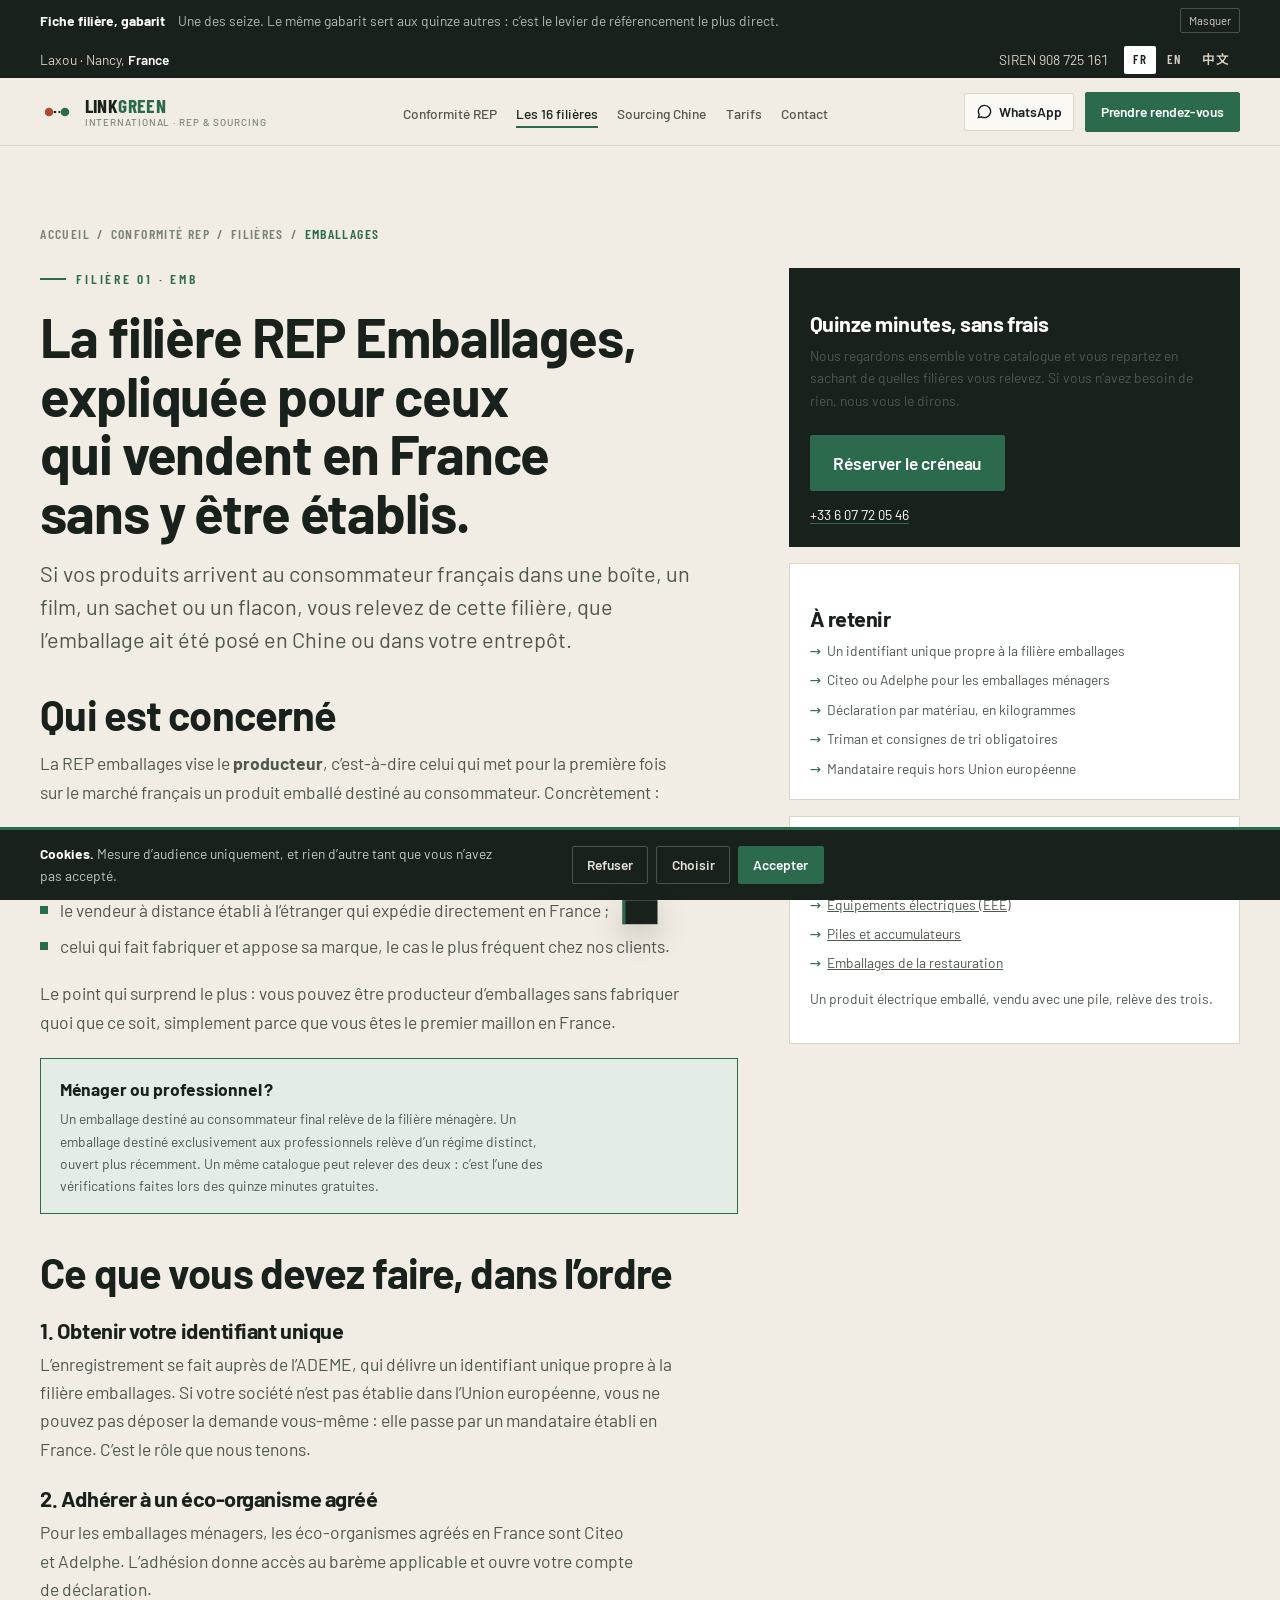
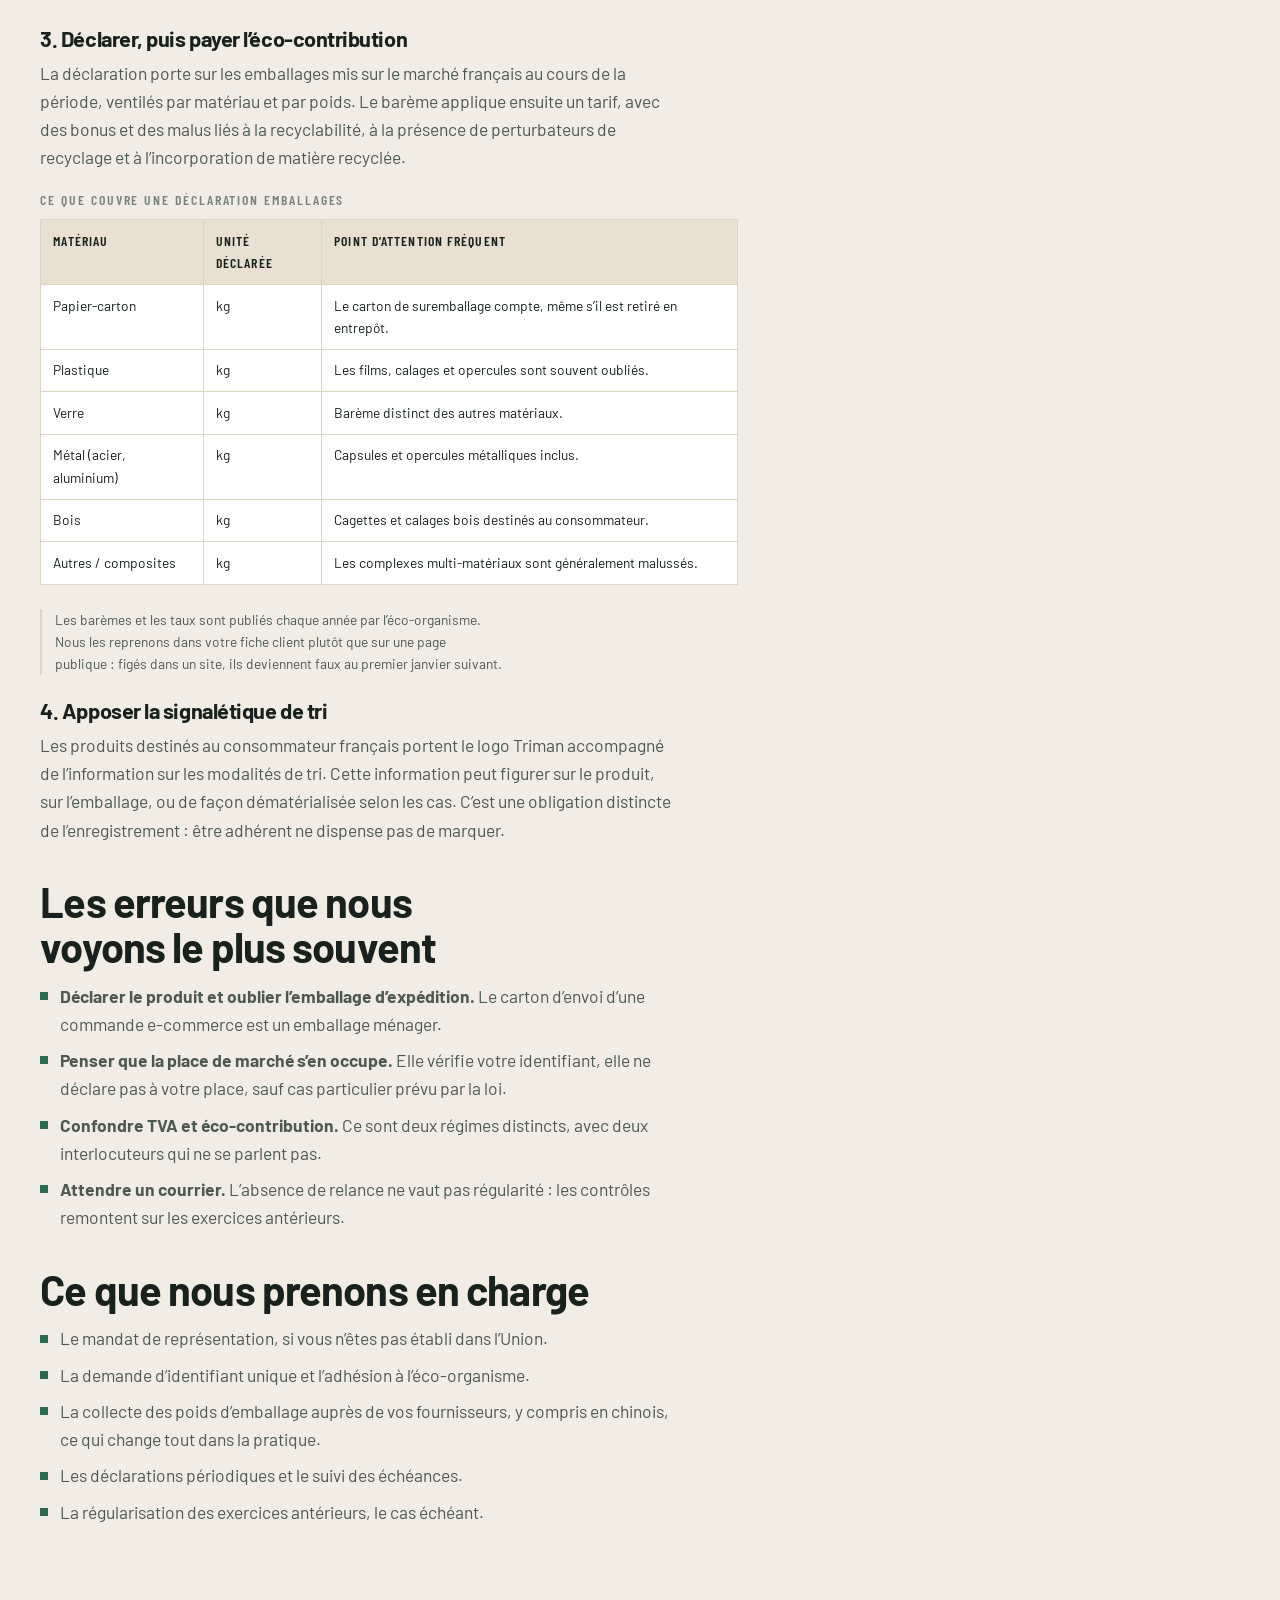
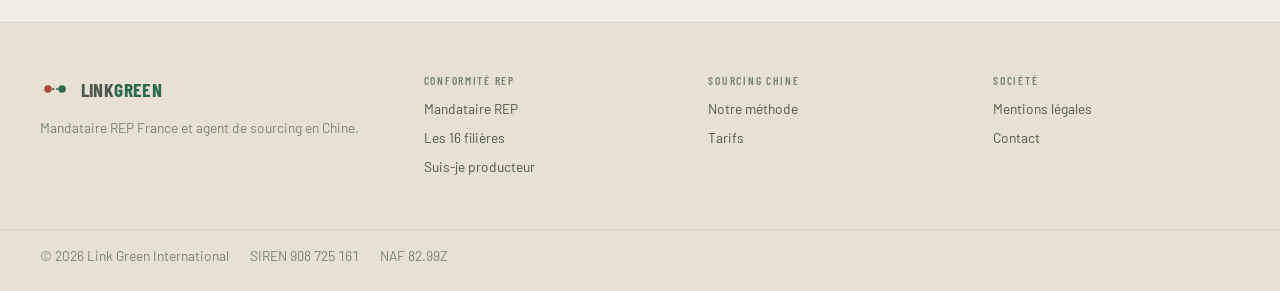
==== commit 11e0156b: "Supprime les tirets cadratins de la copie visible Chaque incise est réécrite en français (deux-point" ====
--- a/filiere-emballages.html
+++ b/filiere-emballages.html
@@ -6,7 +6,7 @@
 <!-- Maquette : jamais indexée, pour ne pas concurrencer le site réel du client. -->
 <meta name="robots" content="noindex, nofollow">
 
-<title>REP Emballages : obligations, UIN, déclarations — Link Green</title>
+<title>REP Emballages : obligations, UIN, déclarations | Link Green</title>
 <meta name="description" content="Qui est producteur au sens de la filière emballages, comment obtenir son identifiant unique, que déclarer à l'éco-organisme et quand. Guide pour les vendeurs non établis en France.">
 <link rel="canonical" href="https://www.linkgreeninternational.com/conformite-rep/filieres/emballages/">
 
@@ -27,7 +27,7 @@
 
 <div class="mockbar" id="mockbar">
   <div class="wrap mockbar__in">
-    <b>Fiche filière — gabarit</b>
+    <b>Fiche filière, gabarit</b>
     <span>Une des seize. Le même gabarit sert aux quinze autres : c&rsquo;est le levier de référencement le plus direct.</span>
     <button type="button">Masquer</button>
   </div>
@@ -35,7 +35,7 @@
 
 <div class="topline">
   <div class="wrap topline__in">
-    <span>Laxou&nbsp;· Nancy — <b>France</b></span>
+    <span>Laxou&nbsp;· Nancy, <b>France</b></span>
     <span class="sp"></span>
     <span class="nums">SIREN 908&nbsp;725&nbsp;161</span>
     <div class="lang" role="group" aria-label="Langue du site">
@@ -55,7 +55,7 @@
         <path d="M13 16h6" stroke="currentColor" stroke-width="2" stroke-dasharray="2.2 2.2"/>
       </svg>
       <span class="brand__name">Link<i>Green</i>
-        <span class="brand__sub">International — REP &amp; Sourcing</span>
+        <span class="brand__sub">International · REP &amp; Sourcing</span>
       </span>
     </a>
     <nav class="main" aria-label="Navigation principale">
@@ -91,7 +91,7 @@
       <article>
         <p class="eyebrow" data-pole="fr">Filière 01 · EMB</p>
         <h1 style="font-size:var(--step-4);margin-bottom:0.9rem">La filière REP Emballages, expliquée pour ceux qui vendent en France sans y être établis.</h1>
-        <p class="lede">Si vos produits arrivent au consommateur français dans une boîte, un film, un sachet ou un flacon, vous relevez de cette filière — que l&rsquo;emballage ait été posé en Chine ou dans votre entrepôt.</p>
+        <p class="lede">Si vos produits arrivent au consommateur français dans une boîte, un film, un sachet ou un flacon, vous relevez de cette filière, que l&rsquo;emballage ait été posé en Chine ou dans votre entrepôt.</p>
 
         <h2>Qui est concerné</h2>
         <p>La REP emballages vise le <b>producteur</b>, c&rsquo;est-à-dire celui qui met pour la première fois sur le marché français un produit emballé destiné au consommateur. Concrètement&nbsp;:</p>
@@ -99,7 +99,7 @@
           <li>le fabricant qui vend sous sa propre marque&nbsp;;</li>
           <li>l&rsquo;importateur, y compris lorsqu&rsquo;il achète un produit déjà emballé&nbsp;;</li>
           <li>le vendeur à distance établi à l&rsquo;étranger qui expédie directement en France&nbsp;;</li>
-          <li>celui qui fait fabriquer et appose sa marque — le cas le plus fréquent chez nos clients.</li>
+          <li>celui qui fait fabriquer et appose sa marque, le cas le plus fréquent chez nos clients.</li>
         </ul>
         <p>Le point qui surprend le plus&nbsp;: vous pouvez être producteur d&rsquo;emballages sans fabriquer quoi que ce soit, simplement parce que vous êtes le premier maillon en France.</p>
 
@@ -116,7 +116,7 @@
         <p>Pour les emballages ménagers, les éco-organismes agréés en France sont Citeo et Adelphe. L&rsquo;adhésion donne accès au barème applicable et ouvre votre compte de déclaration.</p>
 
         <h3>3. Déclarer, puis payer l&rsquo;éco-contribution</h3>
-        <p>La déclaration porte sur les emballages mis sur le marché français au cours de la période, ventilés par matériau et par poids. Le barème applique ensuite un tarif — avec des bonus et des malus liés à la recyclabilité, à la présence de perturbateurs de recyclage et à l&rsquo;incorporation de matière recyclée.</p>
+        <p>La déclaration porte sur les emballages mis sur le marché français au cours de la période, ventilés par matériau et par poids. Le barème applique ensuite un tarif, avec des bonus et des malus liés à la recyclabilité, à la présence de perturbateurs de recyclage et à l&rsquo;incorporation de matière recyclée.</p>
 
         <table class="datatable">
           <caption>Ce que couvre une déclaration emballages</caption>
@@ -140,7 +140,7 @@
         <h2>Les erreurs que nous voyons le plus souvent</h2>
         <ul class="bul">
           <li><b>Déclarer le produit et oublier l&rsquo;emballage d&rsquo;expédition.</b> Le carton d&rsquo;envoi d&rsquo;une commande e-commerce est un emballage ménager.</li>
-          <li><b>Penser que la place de marché s&rsquo;en occupe.</b> Elle vérifie votre identifiant — elle ne déclare pas à votre place, sauf cas particulier prévu par la loi.</li>
+          <li><b>Penser que la place de marché s&rsquo;en occupe.</b> Elle vérifie votre identifiant, elle ne déclare pas à votre place, sauf cas particulier prévu par la loi.</li>
           <li><b>Confondre TVA et éco-contribution.</b> Ce sont deux régimes distincts, avec deux interlocuteurs qui ne se parlent pas.</li>
           <li><b>Attendre un courrier.</b> L&rsquo;absence de relance ne vaut pas régularité&nbsp;: les contrôles remontent sur les exercices antérieurs.</li>
         </ul>
@@ -149,7 +149,7 @@
         <ul class="bul">
           <li>Le mandat de représentation, si vous n&rsquo;êtes pas établi dans l&rsquo;Union.</li>
           <li>La demande d&rsquo;identifiant unique et l&rsquo;adhésion à l&rsquo;éco-organisme.</li>
-          <li>La collecte des poids d&rsquo;emballage auprès de vos fournisseurs — y compris en chinois, ce qui change tout dans la pratique.</li>
+          <li>La collecte des poids d&rsquo;emballage auprès de vos fournisseurs, y compris en chinois, ce qui change tout dans la pratique.</li>
           <li>Les déclarations périodiques et le suivi des échéances.</li>
           <li>La régularisation des exercices antérieurs, le cas échéant.</li>
         </ul>
--- a/assets/base.css
+++ b/assets/base.css
@@ -1,5 +1,5 @@
 /* ===========================================================================
-   LINK GREEN INTERNATIONAL — maquette de refonte
+   LINK GREEN INTERNATIONAL : maquette de refonte
    Direction artistique : « le flux ».
    Deux métiers, deux couleurs : vert forêt désaturé pour la conformité REP,
    terre cuite pour le sourcing Chine. Base neutre chaude, encre sombre.
@@ -23,12 +23,12 @@
   --rule:    #dcd4c5;
   --rule-2:  #ebe5da;
 
-  /* pôle conformité REP — France */
+  /* pôle conformité REP : France */
   --fr:      #2c6a4d;
   --fr-deep: #1d4c36;
   --fr-wash: #e3ede6;
 
-  /* pôle sourcing — Chine */
+  /* pôle sourcing : Chine */
   --cn:      #ad4a31;
   --cn-deep: #8a381f;
   --cn-wash: #f5e7e1;
